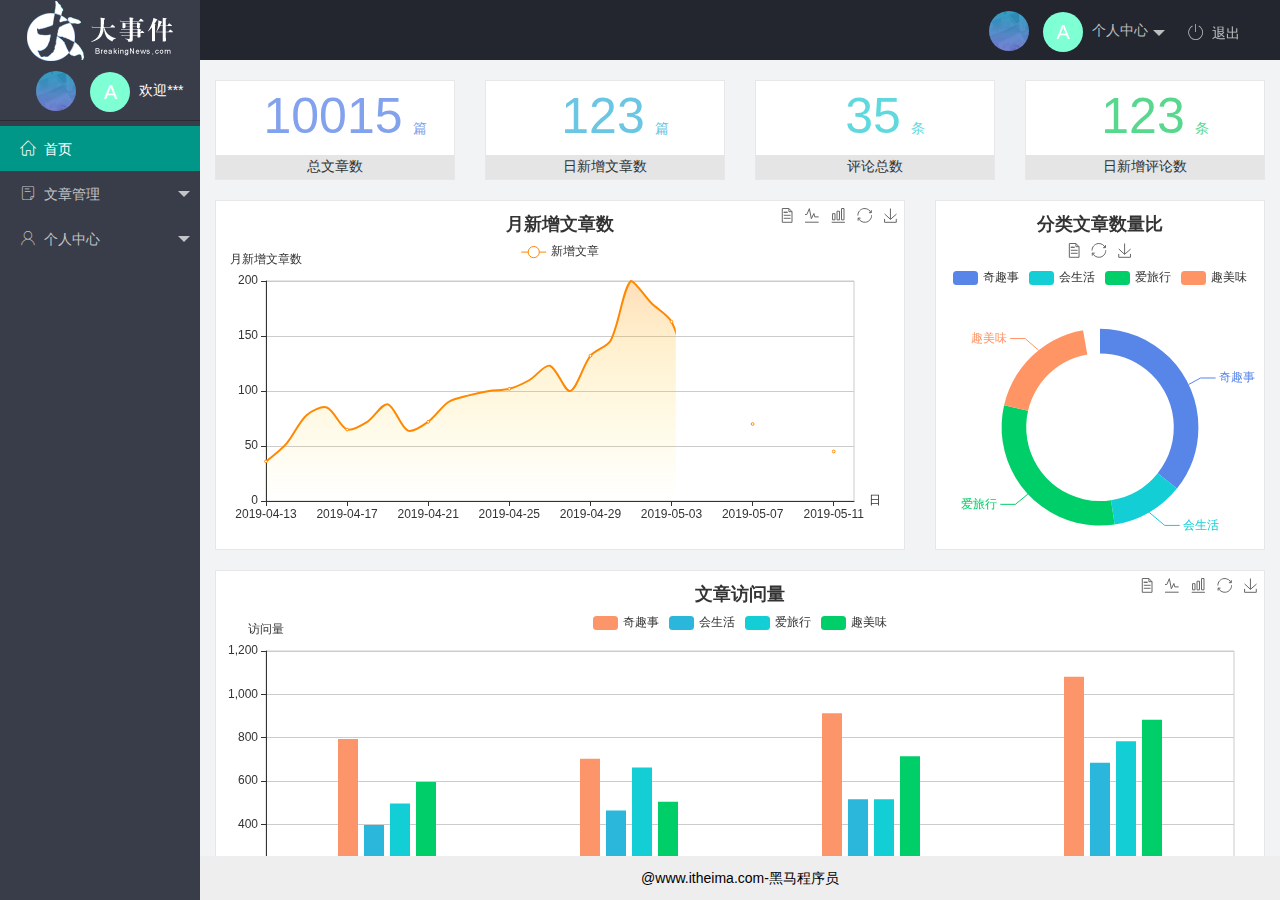
==== index.html @ c3541116 "完成了首页功能的开发" ====
<!DOCTYPE html>
<html lang="en">

<head>
    <meta charset="UTF-8">
    <meta http-equiv="X-UA-Compatible" content="IE=edge">
    <meta name="viewport" content="width=device-width, initial-scale=1.0">
    <title>后台主页</title>
    <link rel="stylesheet" href="./assets/lib/layui/css/layui.css">
    <link rel="stylesheet" href="./assets/fonts/iconfont.css">
    <link rel="stylesheet" href="./assets/css/index.css">

</head>

<body>
    <div class="layui-layout layui-layout-admin">
        <div class="layui-header">
            <div class="layui-logo layui-hide-xs layui-bg-black">
                <img src="./assets/images/logo.png">
            </div>
            <!-- 头部区域（可配合layui 已有的水平导航） -->
            <ul class="layui-nav layui-layout-left">
                <!-- 移动端显示 -->
                <li class="layui-nav-item layui-show-xs-inline-block layui-hide-sm" lay-header-event="menuLeft">
                    <i class="layui-icon layui-icon-spread-left"></i>
                </li>
                <dl class="layui-nav-child">
                    <dd><a href="">menu 11</a></dd>
                    <dd><a href="">menu 22</a></dd>
                    <dd><a href="">menu 33</a></dd>
                </dl>
                </li>
            </ul>
            <ul class="layui-nav layui-layout-right">
                <li class="layui-nav-item layui-hide layui-show-md-inline-block">
                    <a href="javascript:;" class="userinfo">
                        <img src="./assets/images/login_bg.jpg" class="layui-nav-img">
                        <span class="avatar">A</span> 个人中心
                    </a>
                    <dl class="layui-nav-child">
                        <dd><a href="">基本资料</a></dd>
                        <dd><a href="">更换头像</a></dd>
                        <dd><a href="">重置密码</a></dd>
                    </dl>
                </li>
                <li class="layui-nav-item" lay-header-event="menuRight" lay-unselect>
                    <a href="javascript:;" id="index_loginout">
                        <span class="iconfont icon-tuichu"></span>退出
                    </a>
                </li>
            </ul>
        </div>

        <div class="layui-side layui-bg-black">
            <div class="layui-side-scroll">
                <div class="userinfo">
                    <img src="./assets/images/login_bg.jpg" class="layui-nav-img">
                    <span class="avatar">A</span>
                    <span class="welcome">欢迎***</span>
                </div>
                <!-- 左侧导航区域（可配合layui已有的垂直导航） -->
                <ul class="layui-nav layui-nav-tree" lay-shrink="all" lay-filter="test">
                    <li class="layui-nav-item layui-this"><a href="./home/dashboard.html" target="fm"><span class="iconfont icon-home"></span>首页</a></li>
                    <li class="layui-nav-item">
                        <a class="" href="javascript:;"><span class="iconfont icon-16"></span>文章管理</a>
                        <dl class="layui-nav-child">
                            <dd><a href="javascript:;"><i class="layui-icon layui-icon-app"></i>文章类别</a></dd>
                            <dd><a href="javascript:;"><i class="layui-icon layui-icon-app"></i>文章列表</a></dd>
                            <dd><a href="javascript:;"><i class="layui-icon layui-icon-app"></i>发表文章</a></dd>
                        </dl>
                    </li>
                    <li class="layui-nav-item">
                        <a href="javascript:;"><span class="iconfont icon-user"></span>个人中心</a>
                        <dl class="layui-nav-child">
                            <dd><a href="javascript:;"><i class="layui-icon layui-icon-app"></i>基本资料</a></dd>
                            <dd><a href="javascript:;"><i class="layui-icon layui-icon-app"></i>更换头像</a></dd>
                            <dd><a href="javascript:;"><i class="layui-icon layui-icon-password"></i>重置密码</a></dd>
                        </dl>
                    </li>
                </ul>
            </div>
        </div>

        <div class="layui-body">
            <!-- 内容主体区域 -->
            <iframe src="./home/dashboard.html" name='fm' frameborder="0"></iframe>
        </div>

        <div class="layui-footer">
            <!-- 底部固定区域 -->
            @www.itheima.com-黑马程序员
        </div>
    </div>
    <script src="./assets/lib/layui/layui.all.js"></script>
    <script src="./assets/lib/jquery.js"></script>
    <script src="./assets/js/baseAPI.js"></script>
    <script src="./assets/js/index.js"></script>
</body>

</html>
---- assets/lib/layui/css/layui.css ----
/** layui-v2.5.5 MIT License By https://www.layui.com */
 .layui-inline,img{display:inline-block;vertical-align:middle}h1,h2,h3,h4,h5,h6{font-weight:400}.layui-edge,.layui-header,.layui-inline,.layui-main{position:relative}.layui-body,.layui-edge,.layui-elip{overflow:hidden}.layui-btn,.layui-edge,.layui-inline,img{vertical-align:middle}.layui-btn,.layui-disabled,.layui-icon,.layui-unselect{-moz-user-select:none;-webkit-user-select:none;-ms-user-select:none}.layui-elip,.layui-form-checkbox span,.layui-form-pane .layui-form-label{text-overflow:ellipsis;white-space:nowrap}.layui-breadcrumb,.layui-tree-btnGroup{visibility:hidden}blockquote,body,button,dd,div,dl,dt,form,h1,h2,h3,h4,h5,h6,input,li,ol,p,pre,td,textarea,th,ul{margin:0;padding:0;-webkit-tap-highlight-color:rgba(0,0,0,0)}a:active,a:hover{outline:0}img{border:none}li{list-style:none}table{border-collapse:collapse;border-spacing:0}h4,h5,h6{font-size:100%}button,input,optgroup,option,select,textarea{font-family:inherit;font-size:inherit;font-style:inherit;font-weight:inherit;outline:0}pre{white-space:pre-wrap;white-space:-moz-pre-wrap;white-space:-pre-wrap;white-space:-o-pre-wrap;word-wrap:break-word}body{line-height:24px;font:14px Helvetica Neue,Helvetica,PingFang SC,Tahoma,Arial,sans-serif}hr{height:1px;margin:10px 0;border:0;clear:both}a{color:#333;text-decoration:none}a:hover{color:#777}a cite{font-style:normal;*cursor:pointer}.layui-border-box,.layui-border-box *{box-sizing:border-box}.layui-box,.layui-box *{box-sizing:content-box}.layui-clear{clear:both;*zoom:1}.layui-clear:after{content:'\20';clear:both;*zoom:1;display:block;height:0}.layui-inline{*display:inline;*zoom:1}.layui-edge{display:inline-block;width:0;height:0;border-width:6px;border-style:dashed;border-color:transparent}.layui-edge-top{top:-4px;border-bottom-color:#999;border-bottom-style:solid}.layui-edge-right{border-left-color:#999;border-left-style:solid}.layui-edge-bottom{top:2px;border-top-color:#999;border-top-style:solid}.layui-edge-left{border-right-color:#999;border-right-style:solid}.layui-disabled,.layui-disabled:hover{color:#d2d2d2!important;cursor:not-allowed!important}.layui-circle{border-radius:100%}.layui-show{display:block!important}.layui-hide{display:none!important}@font-face{font-family:layui-icon;src:url(../font/iconfont.eot?v=250);src:url(../font/iconfont.eot?v=250#iefix) format('embedded-opentype'),url(../font/iconfont.woff2?v=250) format('woff2'),url(../font/iconfont.woff?v=250) format('woff'),url(../font/iconfont.ttf?v=250) format('truetype'),url(../font/iconfont.svg?v=250#layui-icon) format('svg')}.layui-icon{font-family:layui-icon!important;font-size:16px;font-style:normal;-webkit-font-smoothing:antialiased;-moz-osx-font-smoothing:grayscale}.layui-icon-reply-fill:before{content:"\e611"}.layui-icon-set-fill:before{content:"\e614"}.layui-icon-menu-fill:before{content:"\e60f"}.layui-icon-search:before{content:"\e615"}.layui-icon-share:before{content:"\e641"}.layui-icon-set-sm:before{content:"\e620"}.layui-icon-engine:before{content:"\e628"}.layui-icon-close:before{content:"\1006"}.layui-icon-close-fill:before{content:"\1007"}.layui-icon-chart-screen:before{content:"\e629"}.layui-icon-star:before{content:"\e600"}.layui-icon-circle-dot:before{content:"\e617"}.layui-icon-chat:before{content:"\e606"}.layui-icon-release:before{content:"\e609"}.layui-icon-list:before{content:"\e60a"}.layui-icon-chart:before{content:"\e62c"}.layui-icon-ok-circle:before{content:"\1005"}.layui-icon-layim-theme:before{content:"\e61b"}.layui-icon-table:before{content:"\e62d"}.layui-icon-right:before{content:"\e602"}.layui-icon-left:before{content:"\e603"}.layui-icon-cart-simple:before{content:"\e698"}.layui-icon-face-cry:before{content:"\e69c"}.layui-icon-face-smile:before{content:"\e6af"}.layui-icon-survey:before{content:"\e6b2"}.layui-icon-tree:before{content:"\e62e"}.layui-icon-upload-circle:before{content:"\e62f"}.layui-icon-add-circle:before{content:"\e61f"}.layui-icon-download-circle:before{content:"\e601"}.layui-icon-templeate-1:before{content:"\e630"}.layui-icon-util:before{content:"\e631"}.layui-icon-face-surprised:before{content:"\e664"}.layui-icon-edit:before{content:"\e642"}.layui-icon-speaker:before{content:"\e645"}.layui-icon-down:before{content:"\e61a"}.layui-icon-file:before{content:"\e621"}.layui-icon-layouts:before{content:"\e632"}.layui-icon-rate-half:before{content:"\e6c9"}.layui-icon-add-circle-fine:before{content:"\e608"}.layui-icon-prev-circle:before{content:"\e633"}.layui-icon-read:before{content:"\e705"}.layui-icon-404:before{content:"\e61c"}.layui-icon-carousel:before{content:"\e634"}.layui-icon-help:before{content:"\e607"}.layui-icon-code-circle:before{content:"\e635"}.layui-icon-water:before{content:"\e636"}.layui-icon-username:before{content:"\e66f"}.layui-icon-find-fill:before{content:"\e670"}.layui-icon-about:before{content:"\e60b"}.layui-icon-location:before{content:"\e715"}.layui-icon-up:before{content:"\e619"}.layui-icon-pause:before{content:"\e651"}.layui-icon-date:before{content:"\e637"}.layui-icon-layim-uploadfile:before{content:"\e61d"}.layui-icon-delete:before{content:"\e640"}.layui-icon-play:before{content:"\e652"}.layui-icon-top:before{content:"\e604"}.layui-icon-friends:before{content:"\e612"}.layui-icon-refresh-3:before{content:"\e9aa"}.layui-icon-ok:before{content:"\e605"}.layui-icon-layer:before{content:"\e638"}.layui-icon-face-smile-fine:before{content:"\e60c"}.layui-icon-dollar:before{content:"\e659"}.layui-icon-group:before{content:"\e613"}.layui-icon-layim-download:before{content:"\e61e"}.layui-icon-picture-fine:before{content:"\e60d"}.layui-icon-link:before{content:"\e64c"}.layui-icon-diamond:before{content:"\e735"}.layui-icon-log:before{content:"\e60e"}.layui-icon-rate-solid:before{content:"\e67a"}.layui-icon-fonts-del:before{content:"\e64f"}.layui-icon-unlink:before{content:"\e64d"}.layui-icon-fonts-clear:before{content:"\e639"}.layui-icon-triangle-r:before{content:"\e623"}.layui-icon-circle:before{content:"\e63f"}.layui-icon-radio:before{content:"\e643"}.layui-icon-align-center:before{content:"\e647"}.layui-icon-align-right:before{content:"\e648"}.layui-icon-align-left:before{content:"\e649"}.layui-icon-loading-1:before{content:"\e63e"}.layui-icon-return:before{content:"\e65c"}.layui-icon-fonts-strong:before{content:"\e62b"}.layui-icon-upload:before{content:"\e67c"}.layui-icon-dialogue:before{content:"\e63a"}.layui-icon-video:before{content:"\e6ed"}.layui-icon-headset:before{content:"\e6fc"}.layui-icon-cellphone-fine:before{content:"\e63b"}.layui-icon-add-1:before{content:"\e654"}.layui-icon-face-smile-b:before{content:"\e650"}.layui-icon-fonts-html:before{content:"\e64b"}.layui-icon-form:before{content:"\e63c"}.layui-icon-cart:before{content:"\e657"}.layui-icon-camera-fill:before{content:"\e65d"}.layui-icon-tabs:before{content:"\e62a"}.layui-icon-fonts-code:before{content:"\e64e"}.layui-icon-fire:before{content:"\e756"}.layui-icon-set:before{content:"\e716"}.layui-icon-fonts-u:before{content:"\e646"}.layui-icon-triangle-d:before{content:"\e625"}.layui-icon-tips:before{content:"\e702"}.layui-icon-picture:before{content:"\e64a"}.layui-icon-more-vertical:before{content:"\e671"}.layui-icon-flag:before{content:"\e66c"}.layui-icon-loading:before{content:"\e63d"}.layui-icon-fonts-i:before{content:"\e644"}.layui-icon-refresh-1:before{content:"\e666"}.layui-icon-rmb:before{content:"\e65e"}.layui-icon-home:before{content:"\e68e"}.layui-icon-user:before{content:"\e770"}.layui-icon-notice:before{content:"\e667"}.layui-icon-login-weibo:before{content:"\e675"}.layui-icon-voice:before{content:"\e688"}.layui-icon-upload-drag:before{content:"\e681"}.layui-icon-login-qq:before{content:"\e676"}.layui-icon-snowflake:before{content:"\e6b1"}.layui-icon-file-b:before{content:"\e655"}.layui-icon-template:before{content:"\e663"}.layui-icon-auz:before{content:"\e672"}.layui-icon-console:before{content:"\e665"}.layui-icon-app:before{content:"\e653"}.layui-icon-prev:before{content:"\e65a"}.layui-icon-website:before{content:"\e7ae"}.layui-icon-next:before{content:"\e65b"}.layui-icon-component:before{content:"\e857"}.layui-icon-more:before{content:"\e65f"}.layui-icon-login-wechat:before{content:"\e677"}.layui-icon-shrink-right:before{content:"\e668"}.layui-icon-spread-left:before{content:"\e66b"}.layui-icon-camera:before{content:"\e660"}.layui-icon-note:before{content:"\e66e"}.layui-icon-refresh:before{content:"\e669"}.layui-icon-female:before{content:"\e661"}.layui-icon-male:before{content:"\e662"}.layui-icon-password:before{content:"\e673"}.layui-icon-senior:before{content:"\e674"}.layui-icon-theme:before{content:"\e66a"}.layui-icon-tread:before{content:"\e6c5"}.layui-icon-praise:before{content:"\e6c6"}.layui-icon-star-fill:before{content:"\e658"}.layui-icon-rate:before{content:"\e67b"}.layui-icon-template-1:before{content:"\e656"}.layui-icon-vercode:before{content:"\e679"}.layui-icon-cellphone:before{content:"\e678"}.layui-icon-screen-full:before{content:"\e622"}.layui-icon-screen-restore:before{content:"\e758"}.layui-icon-cols:before{content:"\e610"}.layui-icon-export:before{content:"\e67d"}.layui-icon-print:before{content:"\e66d"}.layui-icon-slider:before{content:"\e714"}.layui-icon-addition:before{content:"\e624"}.layui-icon-subtraction:before{content:"\e67e"}.layui-icon-service:before{content:"\e626"}.layui-icon-transfer:before{content:"\e691"}.layui-main{width:1140px;margin:0 auto}.layui-header{z-index:1000;height:60px}.layui-header a:hover{transition:all .5s;-webkit-transition:all .5s}.layui-side{position:fixed;left:0;top:0;bottom:0;z-index:999;width:200px;overflow-x:hidden}.layui-side-scroll{position:relative;width:220px;height:100%;overflow-x:hidden}.layui-body{position:absolute;left:200px;right:0;top:0;bottom:0;z-index:998;width:auto;overflow-y:auto;box-sizing:border-box}.layui-layout-body{overflow:hidden}.layui-layout-admin .layui-header{background-color:#23262E}.layui-layout-admin .layui-side{top:60px;width:200px;overflow-x:hidden}.layui-layout-admin .layui-body{position:fixed;top:60px;bottom:44px}.layui-layout-admin .layui-main{width:auto;margin:0 15px}.layui-layout-admin .layui-footer{position:fixed;left:200px;right:0;bottom:0;height:44px;line-height:44px;padding:0 15px;background-color:#eee}.layui-layout-admin .layui-logo{position:absolute;left:0;top:0;width:200px;height:100%;line-height:60px;text-align:center;color:#009688;font-size:16px}.layui-layout-admin .layui-header .layui-nav{background:0 0}.layui-layout-left{position:absolute!important;left:200px;top:0}.layui-layout-right{position:absolute!important;right:0;top:0}.layui-container{position:relative;margin:0 auto;padding:0 15px;box-sizing:border-box}.layui-fluid{position:relative;margin:0 auto;padding:0 15px}.layui-row:after,.layui-row:before{content:'';display:block;clear:both}.layui-col-lg1,.layui-col-lg10,.layui-col-lg11,.layui-col-lg12,.layui-col-lg2,.layui-col-lg3,.layui-col-lg4,.layui-col-lg5,.layui-col-lg6,.layui-col-lg7,.layui-col-lg8,.layui-col-lg9,.layui-col-md1,.layui-col-md10,.layui-col-md11,.layui-col-md12,.layui-col-md2,.layui-col-md3,.layui-col-md4,.layui-col-md5,.layui-col-md6,.layui-col-md7,.layui-col-md8,.layui-col-md9,.layui-col-sm1,.layui-col-sm10,.layui-col-sm11,.layui-col-sm12,.layui-col-sm2,.layui-col-sm3,.layui-col-sm4,.layui-col-sm5,.layui-col-sm6,.layui-col-sm7,.layui-col-sm8,.layui-col-sm9,.layui-col-xs1,.layui-col-xs10,.layui-col-xs11,.layui-col-xs12,.layui-col-xs2,.layui-col-xs3,.layui-col-xs4,.layui-col-xs5,.layui-col-xs6,.layui-col-xs7,.layui-col-xs8,.layui-col-xs9{position:relative;display:block;box-sizing:border-box}.layui-col-xs1,.layui-col-xs10,.layui-col-xs11,.layui-col-xs12,.layui-col-xs2,.layui-col-xs3,.layui-col-xs4,.layui-col-xs5,.layui-col-xs6,.layui-col-xs7,.layui-col-xs8,.layui-col-xs9{float:left}.layui-col-xs1{width:8.33333333%}.layui-col-xs2{width:16.66666667%}.layui-col-xs3{width:25%}.layui-col-xs4{width:33.33333333%}.layui-col-xs5{width:41.66666667%}.layui-col-xs6{width:50%}.layui-col-xs7{width:58.33333333%}.layui-col-xs8{width:66.66666667%}.layui-col-xs9{width:75%}.layui-col-xs10{width:83.33333333%}.layui-col-xs11{width:91.66666667%}.layui-col-xs12{width:100%}.layui-col-xs-offset1{margin-left:8.33333333%}.layui-col-xs-offset2{margin-left:16.66666667%}.layui-col-xs-offset3{margin-left:25%}.layui-col-xs-offset4{margin-left:33.33333333%}.layui-col-xs-offset5{margin-left:41.66666667%}.layui-col-xs-offset6{margin-left:50%}.layui-col-xs-offset7{margin-left:58.33333333%}.layui-col-xs-offset8{margin-left:66.66666667%}.layui-col-xs-offset9{margin-left:75%}.layui-col-xs-offset10{margin-left:83.33333333%}.layui-col-xs-offset11{margin-left:91.66666667%}.layui-col-xs-offset12{margin-left:100%}@media screen and (max-width:768px){.layui-hide-xs{display:none!important}.layui-show-xs-block{display:block!important}.layui-show-xs-inline{display:inline!important}.layui-show-xs-inline-block{display:inline-block!important}}@media screen and (min-width:768px){.layui-container{width:750px}.layui-hide-sm{display:none!important}.layui-show-sm-block{display:block!important}.layui-show-sm-inline{display:inline!important}.layui-show-sm-inline-block{display:inline-block!important}.layui-col-sm1,.layui-col-sm10,.layui-col-sm11,.layui-col-sm12,.layui-col-sm2,.layui-col-sm3,.layui-col-sm4,.layui-col-sm5,.layui-col-sm6,.layui-col-sm7,.layui-col-sm8,.layui-col-sm9{float:left}.layui-col-sm1{width:8.33333333%}.layui-col-sm2{width:16.66666667%}.layui-col-sm3{width:25%}.layui-col-sm4{width:33.33333333%}.layui-col-sm5{width:41.66666667%}.layui-col-sm6{width:50%}.layui-col-sm7{width:58.33333333%}.layui-col-sm8{width:66.66666667%}.layui-col-sm9{width:75%}.layui-col-sm10{width:83.33333333%}.layui-col-sm11{width:91.66666667%}.layui-col-sm12{width:100%}.layui-col-sm-offset1{margin-left:8.33333333%}.layui-col-sm-offset2{margin-left:16.66666667%}.layui-col-sm-offset3{margin-left:25%}.layui-col-sm-offset4{margin-left:33.33333333%}.layui-col-sm-offset5{margin-left:41.66666667%}.layui-col-sm-offset6{margin-left:50%}.layui-col-sm-offset7{margin-left:58.33333333%}.layui-col-sm-offset8{margin-left:66.66666667%}.layui-col-sm-offset9{margin-left:75%}.layui-col-sm-offset10{margin-left:83.33333333%}.layui-col-sm-offset11{margin-left:91.66666667%}.layui-col-sm-offset12{margin-left:100%}}@media screen and (min-width:992px){.layui-container{width:970px}.layui-hide-md{display:none!important}.layui-show-md-block{display:block!important}.layui-show-md-inline{display:inline!important}.layui-show-md-inline-block{display:inline-block!important}.layui-col-md1,.layui-col-md10,.layui-col-md11,.layui-col-md12,.layui-col-md2,.layui-col-md3,.layui-col-md4,.layui-col-md5,.layui-col-md6,.layui-col-md7,.layui-col-md8,.layui-col-md9{float:left}.layui-col-md1{width:8.33333333%}.layui-col-md2{width:16.66666667%}.layui-col-md3{width:25%}.layui-col-md4{width:33.33333333%}.layui-col-md5{width:41.66666667%}.layui-col-md6{width:50%}.layui-col-md7{width:58.33333333%}.layui-col-md8{width:66.66666667%}.layui-col-md9{width:75%}.layui-col-md10{width:83.33333333%}.layui-col-md11{width:91.66666667%}.layui-col-md12{width:100%}.layui-col-md-offset1{margin-left:8.33333333%}.layui-col-md-offset2{margin-left:16.66666667%}.layui-col-md-offset3{margin-left:25%}.layui-col-md-offset4{margin-left:33.33333333%}.layui-col-md-offset5{margin-left:41.66666667%}.layui-col-md-offset6{margin-left:50%}.layui-col-md-offset7{margin-left:58.33333333%}.layui-col-md-offset8{margin-left:66.66666667%}.layui-col-md-offset9{margin-left:75%}.layui-col-md-offset10{margin-left:83.33333333%}.layui-col-md-offset11{margin-left:91.66666667%}.layui-col-md-offset12{margin-left:100%}}@media screen and (min-width:1200px){.layui-container{width:1170px}.layui-hide-lg{display:none!important}.layui-show-lg-block{display:block!important}.layui-show-lg-inline{display:inline!important}.layui-show-lg-inline-block{display:inline-block!important}.layui-col-lg1,.layui-col-lg10,.layui-col-lg11,.layui-col-lg12,.layui-col-lg2,.layui-col-lg3,.layui-col-lg4,.layui-col-lg5,.layui-col-lg6,.layui-col-lg7,.layui-col-lg8,.layui-col-lg9{float:left}.layui-col-lg1{width:8.33333333%}.layui-col-lg2{width:16.66666667%}.layui-col-lg3{width:25%}.layui-col-lg4{width:33.33333333%}.layui-col-lg5{width:41.66666667%}.layui-col-lg6{width:50%}.layui-col-lg7{width:58.33333333%}.layui-col-lg8{width:66.66666667%}.layui-col-lg9{width:75%}.layui-col-lg10{width:83.33333333%}.layui-col-lg11{width:91.66666667%}.layui-col-lg12{width:100%}.layui-col-lg-offset1{margin-left:8.33333333%}.layui-col-lg-offset2{margin-left:16.66666667%}.layui-col-lg-offset3{margin-left:25%}.layui-col-lg-offset4{margin-left:33.33333333%}.layui-col-lg-offset5{margin-left:41.66666667%}.layui-col-lg-offset6{margin-left:50%}.layui-col-lg-offset7{margin-left:58.33333333%}.layui-col-lg-offset8{margin-left:66.66666667%}.layui-col-lg-offset9{margin-left:75%}.layui-col-lg-offset10{margin-left:83.33333333%}.layui-col-lg-offset11{margin-left:91.66666667%}.layui-col-lg-offset12{margin-left:100%}}.layui-col-space1{margin:-.5px}.layui-col-space1>*{padding:.5px}.layui-col-space3{margin:-1.5px}.layui-col-space3>*{padding:1.5px}.layui-col-space5{margin:-2.5px}.layui-col-space5>*{padding:2.5px}.layui-col-space8{margin:-3.5px}.layui-col-space8>*{padding:3.5px}.layui-col-space10{margin:-5px}.layui-col-space10>*{padding:5px}.layui-col-space12{margin:-6px}.layui-col-space12>*{padding:6px}.layui-col-space15{margin:-7.5px}.layui-col-space15>*{padding:7.5px}.layui-col-space18{margin:-9px}.layui-col-space18>*{padding:9px}.layui-col-space20{margin:-10px}.layui-col-space20>*{padding:10px}.layui-col-space22{margin:-11px}.layui-col-space22>*{padding:11px}.layui-col-space25{margin:-12.5px}.layui-col-space25>*{padding:12.5px}.layui-col-space30{margin:-15px}.layui-col-space30>*{padding:15px}.layui-btn,.layui-input,.layui-select,.layui-textarea,.layui-upload-button{outline:0;-webkit-appearance:none;transition:all .3s;-webkit-transition:all .3s;box-sizing:border-box}.layui-elem-quote{margin-bottom:10px;padding:15px;line-height:22px;border-left:5px solid #009688;border-radius:0 2px 2px 0;background-color:#f2f2f2}.layui-quote-nm{border-style:solid;border-width:1px 1px 1px 5px;background:0 0}.layui-elem-field{margin-bottom:10px;padding:0;border-width:1px;border-style:solid}.layui-elem-field legend{margin-left:20px;padding:0 10px;font-size:20px;font-weight:300}.layui-field-title{margin:10px 0 20px;border-width:1px 0 0}.layui-field-box{padding:10px 15px}.layui-field-title .layui-field-box{padding:10px 0}.layui-progress{position:relative;height:6px;border-radius:20px;background-color:#e2e2e2}.layui-progress-bar{position:absolute;left:0;top:0;width:0;max-width:100%;height:6px;border-radius:20px;text-align:right;background-color:#5FB878;transition:all .3s;-webkit-transition:all .3s}.layui-progress-big,.layui-progress-big .layui-progress-bar{height:18px;line-height:18px}.layui-progress-text{position:relative;top:-20px;line-height:18px;font-size:12px;color:#666}.layui-progress-big .layui-progress-text{position:static;padding:0 10px;color:#fff}.layui-collapse{border-width:1px;border-style:solid;border-radius:2px}.layui-colla-content,.layui-colla-item{border-top-width:1px;border-top-style:solid}.layui-colla-item:first-child{border-top:none}.layui-colla-title{position:relative;height:42px;line-height:42px;padding:0 15px 0 35px;color:#333;background-color:#f2f2f2;cursor:pointer;font-size:14px;overflow:hidden}.layui-colla-content{display:none;padding:10px 15px;line-height:22px;color:#666}.layui-colla-icon{position:absolute;left:15px;top:0;font-size:14px}.layui-card{margin-bottom:15px;border-radius:2px;background-color:#fff;box-shadow:0 1px 2px 0 rgba(0,0,0,.05)}.layui-card:last-child{margin-bottom:0}.layui-card-header{position:relative;height:42px;line-height:42px;padding:0 15px;border-bottom:1px solid #f6f6f6;color:#333;border-radius:2px 2px 0 0;font-size:14px}.layui-bg-black,.layui-bg-blue,.layui-bg-cyan,.layui-bg-green,.layui-bg-orange,.layui-bg-red{color:#fff!important}.layui-card-body{position:relative;padding:10px 15px;line-height:24px}.layui-card-body[pad15]{padding:15px}.layui-card-body[pad20]{padding:20px}.layui-card-body .layui-table{margin:5px 0}.layui-card .layui-tab{margin:0}.layui-panel-window{position:relative;padding:15px;border-radius:0;border-top:5px solid #E6E6E6;background-color:#fff}.layui-auxiliar-moving{position:fixed;left:0;right:0;top:0;bottom:0;width:100%;height:100%;background:0 0;z-index:9999999999}.layui-form-label,.layui-form-mid,.layui-form-select,.layui-input-block,.layui-input-inline,.layui-textarea{position:relative}.layui-bg-red{background-color:#FF5722!important}.layui-bg-orange{background-color:#FFB800!important}.layui-bg-green{background-color:#009688!important}.layui-bg-cyan{background-color:#2F4056!important}.layui-bg-blue{background-color:#1E9FFF!important}.layui-bg-black{background-color:#393D49!important}.layui-bg-gray{background-color:#eee!important;color:#666!important}.layui-badge-rim,.layui-colla-content,.layui-colla-item,.layui-collapse,.layui-elem-field,.layui-form-pane .layui-form-item[pane],.layui-form-pane .layui-form-label,.layui-input,.layui-layedit,.layui-layedit-tool,.layui-quote-nm,.layui-select,.layui-tab-bar,.layui-tab-card,.layui-tab-title,.layui-tab-title .layui-this:after,.layui-textarea{border-color:#e6e6e6}.layui-timeline-item:before,hr{background-color:#e6e6e6}.layui-text{line-height:22px;font-size:14px;color:#666}.layui-text h1,.layui-text h2,.layui-text h3{font-weight:500;color:#333}.layui-text h1{font-size:30px}.layui-text h2{font-size:24px}.layui-text h3{font-size:18px}.layui-text a:not(.layui-btn){color:#01AAED}.layui-text a:not(.layui-btn):hover{text-decoration:underline}.layui-text ul{padding:5px 0 5px 15px}.layui-text ul li{margin-top:5px;list-style-type:disc}.layui-text em,.layui-word-aux{color:#999!important;padding:0 5px!important}.layui-btn{display:inline-block;height:38px;line-height:38px;padding:0 18px;background-color:#009688;color:#fff;white-space:nowrap;text-align:center;font-size:14px;border:none;border-radius:2px;cursor:pointer}.layui-btn:hover{opacity:.8;filter:alpha(opacity=80);color:#fff}.layui-btn:active{opacity:1;filter:alpha(opacity=100)}.layui-btn+.layui-btn{margin-left:10px}.layui-btn-container{font-size:0}.layui-btn-container .layui-btn{margin-right:10px;margin-bottom:10px}.layui-btn-container .layui-btn+.layui-btn{margin-left:0}.layui-table .layui-btn-container .layui-btn{margin-bottom:9px}.layui-btn-radius{border-radius:100px}.layui-btn .layui-icon{margin-right:3px;font-size:18px;vertical-align:bottom;vertical-align:middle\9}.layui-btn-primary{border:1px solid #C9C9C9;background-color:#fff;color:#555}.layui-btn-primary:hover{border-color:#009688;color:#333}.layui-btn-normal{background-color:#1E9FFF}.layui-btn-warm{background-color:#FFB800}.layui-btn-danger{background-color:#FF5722}.layui-btn-checked{background-color:#5FB878}.layui-btn-disabled,.layui-btn-disabled:active,.layui-btn-disabled:hover{border:1px solid #e6e6e6;background-color:#FBFBFB;color:#C9C9C9;cursor:not-allowed;opacity:1}.layui-btn-lg{height:44px;line-height:44px;padding:0 25px;font-size:16px}.layui-btn-sm{height:30px;line-height:30px;padding:0 10px;font-size:12px}.layui-btn-sm i{font-size:16px!important}.layui-btn-xs{height:22px;line-height:22px;padding:0 5px;font-size:12px}.layui-btn-xs i{font-size:14px!important}.layui-btn-group{display:inline-block;vertical-align:middle;font-size:0}.layui-btn-group .layui-btn{margin-left:0!important;margin-right:0!important;border-left:1px solid rgba(255,255,255,.5);border-radius:0}.layui-btn-group .layui-btn-primary{border-left:none}.layui-btn-group .layui-btn-primary:hover{border-color:#C9C9C9;color:#009688}.layui-btn-group .layui-btn:first-child{border-left:none;border-radius:2px 0 0 2px}.layui-btn-group .layui-btn-primary:first-child{border-left:1px solid #c9c9c9}.layui-btn-group .layui-btn:last-child{border-radius:0 2px 2px 0}.layui-btn-group .layui-btn+.layui-btn{margin-left:0}.layui-btn-group+.layui-btn-group{margin-left:10px}.layui-btn-fluid{width:100%}.layui-input,.layui-select,.layui-textarea{height:38px;line-height:1.3;line-height:38px\9;border-width:1px;border-style:solid;background-color:#fff;border-radius:2px}.layui-input::-webkit-input-placeholder,.layui-select::-webkit-input-placeholder,.layui-textarea::-webkit-input-placeholder{line-height:1.3}.layui-input,.layui-textarea{display:block;width:100%;padding-left:10px}.layui-input:hover,.layui-textarea:hover{border-color:#D2D2D2!important}.layui-input:focus,.layui-textarea:focus{border-color:#C9C9C9!important}.layui-textarea{min-height:100px;height:auto;line-height:20px;padding:6px 10px;resize:vertical}.layui-select{padding:0 10px}.layui-form input[type=checkbox],.layui-form input[type=radio],.layui-form select{display:none}.layui-form [lay-ignore]{display:initial}.layui-form-item{margin-bottom:15px;clear:both;*zoom:1}.layui-form-item:after{content:'\20';clear:both;*zoom:1;display:block;height:0}.layui-form-label{float:left;display:block;padding:9px 15px;width:80px;font-weight:400;line-height:20px;text-align:right}.layui-form-label-col{display:block;float:none;padding:9px 0;line-height:20px;text-align:left}.layui-form-item .layui-inline{margin-bottom:5px;margin-right:10px}.layui-input-block{margin-left:110px;min-height:36px}.layui-input-inline{display:inline-block;vertical-align:middle}.layui-form-item .layui-input-inline{float:left;width:190px;margin-right:10px}.layui-form-text .layui-input-inline{width:auto}.layui-form-mid{float:left;display:block;padding:9px 0!important;line-height:20px;margin-right:10px}.layui-form-danger+.layui-form-select .layui-input,.layui-form-danger:focus{border-color:#FF5722!important}.layui-form-select .layui-input{padding-right:30px;cursor:pointer}.layui-form-select .layui-edge{position:absolute;right:10px;top:50%;margin-top:-3px;cursor:pointer;border-width:6px;border-top-color:#c2c2c2;border-top-style:solid;transition:all .3s;-webkit-transition:all .3s}.layui-form-select dl{display:none;position:absolute;left:0;top:42px;padding:5px 0;z-index:899;min-width:100%;border:1px solid #d2d2d2;max-height:300px;overflow-y:auto;background-color:#fff;border-radius:2px;box-shadow:0 2px 4px rgba(0,0,0,.12);box-sizing:border-box}.layui-form-select dl dd,.layui-form-select dl dt{padding:0 10px;line-height:36px;white-space:nowrap;overflow:hidden;text-overflow:ellipsis}.layui-form-select dl dt{font-size:12px;color:#999}.layui-form-select dl dd{cursor:pointer}.layui-form-select dl dd:hover{background-color:#f2f2f2;-webkit-transition:.5s all;transition:.5s all}.layui-form-select .layui-select-group dd{padding-left:20px}.layui-form-select dl dd.layui-select-tips{padding-left:10px!important;color:#999}.layui-form-select dl dd.layui-this{background-color:#5FB878;color:#fff}.layui-form-checkbox,.layui-form-select dl dd.layui-disabled{background-color:#fff}.layui-form-selected dl{display:block}.layui-form-checkbox,.layui-form-checkbox *,.layui-form-switch{display:inline-block;vertical-align:middle}.layui-form-selected .layui-edge{margin-top:-9px;-webkit-transform:rotate(180deg);transform:rotate(180deg);margin-top:-3px\9}:root .layui-form-selected .layui-edge{margin-top:-9px\0/IE9}.layui-form-selectup dl{top:auto;bottom:42px}.layui-select-none{margin:5px 0;text-align:center;color:#999}.layui-select-disabled .layui-disabled{border-color:#eee!important}.layui-select-disabled .layui-edge{border-top-color:#d2d2d2}.layui-form-checkbox{position:relative;height:30px;line-height:30px;margin-right:10px;padding-right:30px;cursor:pointer;font-size:0;-webkit-transition:.1s linear;transition:.1s linear;box-sizing:border-box}.layui-form-checkbox span{padding:0 10px;height:100%;font-size:14px;border-radius:2px 0 0 2px;background-color:#d2d2d2;color:#fff;overflow:hidden}.layui-form-checkbox:hover span{background-color:#c2c2c2}.layui-form-checkbox i{position:absolute;right:0;top:0;width:30px;height:28px;border:1px solid #d2d2d2;border-left:none;border-radius:0 2px 2px 0;color:#fff;font-size:20px;text-align:center}.layui-form-checkbox:hover i{border-color:#c2c2c2;color:#c2c2c2}.layui-form-checked,.layui-form-checked:hover{border-color:#5FB878}.layui-form-checked span,.layui-form-checked:hover span{background-color:#5FB878}.layui-form-checked i,.layui-form-checked:hover i{color:#5FB878}.layui-form-item .layui-form-checkbox{margin-top:4px}.layui-form-checkbox[lay-skin=primary]{height:auto!important;line-height:normal!important;min-width:18px;min-height:18px;border:none!important;margin-right:0;padding-left:28px;padding-right:0;background:0 0}.layui-form-checkbox[lay-skin=primary] span{padding-left:0;padding-right:15px;line-height:18px;background:0 0;color:#666}.layui-form-checkbox[lay-skin=primary] i{right:auto;left:0;width:16px;height:16px;line-height:16px;border:1px solid #d2d2d2;font-size:12px;border-radius:2px;background-color:#fff;-webkit-transition:.1s linear;transition:.1s linear}.layui-form-checkbox[lay-skin=primary]:hover i{border-color:#5FB878;color:#fff}.layui-form-checked[lay-skin=primary] i{border-color:#5FB878!important;background-color:#5FB878;color:#fff}.layui-checkbox-disbaled[lay-skin=primary] span{background:0 0!important;color:#c2c2c2}.layui-checkbox-disbaled[lay-skin=primary]:hover i{border-color:#d2d2d2}.layui-form-item .layui-form-checkbox[lay-skin=primary]{margin-top:10px}.layui-form-switch{position:relative;height:22px;line-height:22px;min-width:35px;padding:0 5px;margin-top:8px;border:1px solid #d2d2d2;border-radius:20px;cursor:pointer;background-color:#fff;-webkit-transition:.1s linear;transition:.1s linear}.layui-form-switch i{position:absolute;left:5px;top:3px;width:16px;height:16px;border-radius:20px;background-color:#d2d2d2;-webkit-transition:.1s linear;transition:.1s linear}.layui-form-switch em{position:relative;top:0;width:25px;margin-left:21px;padding:0!important;text-align:center!important;color:#999!important;font-style:normal!important;font-size:12px}.layui-form-onswitch{border-color:#5FB878;background-color:#5FB878}.layui-checkbox-disbaled,.layui-checkbox-disbaled i{border-color:#e2e2e2!important}.layui-form-onswitch i{left:100%;margin-left:-21px;background-color:#fff}.layui-form-onswitch em{margin-left:5px;margin-right:21px;color:#fff!important}.layui-checkbox-disbaled span{background-color:#e2e2e2!important}.layui-checkbox-disbaled:hover i{color:#fff!important}[lay-radio]{display:none}.layui-form-radio,.layui-form-radio *{display:inline-block;vertical-align:middle}.layui-form-radio{line-height:28px;margin:6px 10px 0 0;padding-right:10px;cursor:pointer;font-size:0}.layui-form-radio *{font-size:14px}.layui-form-radio>i{margin-right:8px;font-size:22px;color:#c2c2c2}.layui-form-radio>i:hover,.layui-form-radioed>i{color:#5FB878}.layui-radio-disbaled>i{color:#e2e2e2!important}.layui-form-pane .layui-form-label{width:110px;padding:8px 15px;height:38px;line-height:20px;border-width:1px;border-style:solid;border-radius:2px 0 0 2px;text-align:center;background-color:#FBFBFB;overflow:hidden;box-sizing:border-box}.layui-form-pane .layui-input-inline{margin-left:-1px}.layui-form-pane .layui-input-block{margin-left:110px;left:-1px}.layui-form-pane .layui-input{border-radius:0 2px 2px 0}.layui-form-pane .layui-form-text .layui-form-label{float:none;width:100%;border-radius:2px;box-sizing:border-box;text-align:left}.layui-form-pane .layui-form-text .layui-input-inline{display:block;margin:0;top:-1px;clear:both}.layui-form-pane .layui-form-text .layui-input-block{margin:0;left:0;top:-1px}.layui-form-pane .layui-form-text .layui-textarea{min-height:100px;border-radius:0 0 2px 2px}.layui-form-pane .layui-form-checkbox{margin:4px 0 4px 10px}.layui-form-pane .layui-form-radio,.layui-form-pane .layui-form-switch{margin-top:6px;margin-left:10px}.layui-form-pane .layui-form-item[pane]{position:relative;border-width:1px;border-style:solid}.layui-form-pane .layui-form-item[pane] .layui-form-label{position:absolute;left:0;top:0;height:100%;border-width:0 1px 0 0}.layui-form-pane .layui-form-item[pane] .layui-input-inline{margin-left:110px}@media screen and (max-width:450px){.layui-form-item .layui-form-label{text-overflow:ellipsis;overflow:hidden;white-space:nowrap}.layui-form-item .layui-inline{display:block;margin-right:0;margin-bottom:20px;clear:both}.layui-form-item .layui-inline:after{content:'\20';clear:both;display:block;height:0}.layui-form-item .layui-input-inline{display:block;float:none;left:-3px;width:auto;margin:0 0 10px 112px}.layui-form-item .layui-input-inline+.layui-form-mid{margin-left:110px;top:-5px;padding:0}.layui-form-item .layui-form-checkbox{margin-right:5px;margin-bottom:5px}}.layui-layedit{border-width:1px;border-style:solid;border-radius:2px}.layui-layedit-tool{padding:3px 5px;border-bottom-width:1px;border-bottom-style:solid;font-size:0}.layedit-tool-fixed{position:fixed;top:0;border-top:1px solid #e2e2e2}.layui-layedit-tool .layedit-tool-mid,.layui-layedit-tool .layui-icon{display:inline-block;vertical-align:middle;text-align:center;font-size:14px}.layui-layedit-tool .layui-icon{position:relative;width:32px;height:30px;line-height:30px;margin:3px 5px;color:#777;cursor:pointer;border-radius:2px}.layui-layedit-tool .layui-icon:hover{color:#393D49}.layui-layedit-tool .layui-icon:active{color:#000}.layui-layedit-tool .layedit-tool-active{background-color:#e2e2e2;color:#000}.layui-layedit-tool .layui-disabled,.layui-layedit-tool .layui-disabled:hover{color:#d2d2d2;cursor:not-allowed}.layui-layedit-tool .layedit-tool-mid{width:1px;height:18px;margin:0 10px;background-color:#d2d2d2}.layedit-tool-html{width:50px!important;font-size:30px!important}.layedit-tool-b,.layedit-tool-code,.layedit-tool-help{font-size:16px!important}.layedit-tool-d,.layedit-tool-face,.layedit-tool-image,.layedit-tool-unlink{font-size:18px!important}.layedit-tool-image input{position:absolute;font-size:0;left:0;top:0;width:100%;height:100%;opacity:.01;filter:Alpha(opacity=1);cursor:pointer}.layui-layedit-iframe iframe{display:block;width:100%}#LAY_layedit_code{overflow:hidden}.layui-laypage{display:inline-block;*display:inline;*zoom:1;vertical-align:middle;margin:10px 0;font-size:0}.layui-laypage>a:first-child,.layui-laypage>a:first-child em{border-radius:2px 0 0 2px}.layui-laypage>a:last-child,.layui-laypage>a:last-child em{border-radius:0 2px 2px 0}.layui-laypage>:first-child{margin-left:0!important}.layui-laypage>:last-child{margin-right:0!important}.layui-laypage a,.layui-laypage button,.layui-laypage input,.layui-laypage select,.layui-laypage span{border:1px solid #e2e2e2}.layui-laypage a,.layui-laypage span{display:inline-block;*display:inline;*zoom:1;vertical-align:middle;padding:0 15px;height:28px;line-height:28px;margin:0 -1px 5px 0;background-color:#fff;color:#333;font-size:12px}.layui-flow-more a *,.layui-laypage input,.layui-table-view select[lay-ignore]{display:inline-block}.layui-laypage a:hover{color:#009688}.layui-laypage em{font-style:normal}.layui-laypage .layui-laypage-spr{color:#999;font-weight:700}.layui-laypage a{text-decoration:none}.layui-laypage .layui-laypage-curr{position:relative}.layui-laypage .layui-laypage-curr em{position:relative;color:#fff}.layui-laypage .layui-laypage-curr .layui-laypage-em{position:absolute;left:-1px;top:-1px;padding:1px;width:100%;height:100%;background-color:#009688}.layui-laypage-em{border-radius:2px}.layui-laypage-next em,.layui-laypage-prev em{font-family:Sim sun;font-size:16px}.layui-laypage .layui-laypage-count,.layui-laypage .layui-laypage-limits,.layui-laypage .layui-laypage-refresh,.layui-laypage .layui-laypage-skip{margin-left:10px;margin-right:10px;padding:0;border:none}.layui-laypage .layui-laypage-limits,.layui-laypage .layui-laypage-refresh{vertical-align:top}.layui-laypage .layui-laypage-refresh i{font-size:18px;cursor:pointer}.layui-laypage select{height:22px;padding:3px;border-radius:2px;cursor:pointer}.layui-laypage .layui-laypage-skip{height:30px;line-height:30px;color:#999}.layui-laypage button,.layui-laypage input{height:30px;line-height:30px;border-radius:2px;vertical-align:top;background-color:#fff;box-sizing:border-box}.layui-laypage input{width:40px;margin:0 10px;padding:0 3px;text-align:center}.layui-laypage input:focus,.layui-laypage select:focus{border-color:#009688!important}.layui-laypage button{margin-left:10px;padding:0 10px;cursor:pointer}.layui-table,.layui-table-view{margin:10px 0}.layui-flow-more{margin:10px 0;text-align:center;color:#999;font-size:14px}.layui-flow-more a{height:32px;line-height:32px}.layui-flow-more a *{vertical-align:top}.layui-flow-more a cite{padding:0 20px;border-radius:3px;background-color:#eee;color:#333;font-style:normal}.layui-flow-more a cite:hover{opacity:.8}.layui-flow-more a i{font-size:30px;color:#737383}.layui-table{width:100%;background-color:#fff;color:#666}.layui-table tr{transition:all .3s;-webkit-transition:all .3s}.layui-table th{text-align:left;font-weight:400}.layui-table tbody tr:hover,.layui-table thead tr,.layui-table-click,.layui-table-header,.layui-table-hover,.layui-table-mend,.layui-table-patch,.layui-table-tool,.layui-table-total,.layui-table-total tr,.layui-table[lay-even] tr:nth-child(even){background-color:#f2f2f2}.layui-table td,.layui-table th,.layui-table-col-set,.layui-table-fixed-r,.layui-table-grid-down,.layui-table-header,.layui-table-page,.layui-table-tips-main,.layui-table-tool,.layui-table-total,.layui-table-view,.layui-table[lay-skin=line],.layui-table[lay-skin=row]{border-width:1px;border-style:solid;border-color:#e6e6e6}.layui-table td,.layui-table th{position:relative;padding:9px 15px;min-height:20px;line-height:20px;font-size:14px}.layui-table[lay-skin=line] td,.layui-table[lay-skin=line] th{border-width:0 0 1px}.layui-table[lay-skin=row] td,.layui-table[lay-skin=row] th{border-width:0 1px 0 0}.layui-table[lay-skin=nob] td,.layui-table[lay-skin=nob] th{border:none}.layui-table img{max-width:100px}.layui-table[lay-size=lg] td,.layui-table[lay-size=lg] th{padding:15px 30px}.layui-table-view .layui-table[lay-size=lg] .layui-table-cell{height:40px;line-height:40px}.layui-table[lay-size=sm] td,.layui-table[lay-size=sm] th{font-size:12px;padding:5px 10px}.layui-table-view .layui-table[lay-size=sm] .layui-table-cell{height:20px;line-height:20px}.layui-table[lay-data]{display:none}.layui-table-box{position:relative;overflow:hidden}.layui-table-view .layui-table{position:relative;width:auto;margin:0}.layui-table-view .layui-table[lay-skin=line]{border-width:0 1px 0 0}.layui-table-view .layui-table[lay-skin=row]{border-width:0 0 1px}.layui-table-view .layui-table td,.layui-table-view .layui-table th{padding:5px 0;border-top:none;border-left:none}.layui-table-view .layui-table th.layui-unselect .layui-table-cell span{cursor:pointer}.layui-table-view .layui-table td{cursor:default}.layui-table-view .layui-table td[data-edit=text]{cursor:text}.layui-table-view .layui-form-checkbox[lay-skin=primary] i{width:18px;height:18px}.layui-table-view .layui-form-radio{line-height:0;padding:0}.layui-table-view .layui-form-radio>i{margin:0;font-size:20px}.layui-table-init{position:absolute;left:0;top:0;width:100%;height:100%;text-align:center;z-index:110}.layui-table-init .layui-icon{position:absolute;left:50%;top:50%;margin:-15px 0 0 -15px;font-size:30px;color:#c2c2c2}.layui-table-header{border-width:0 0 1px;overflow:hidden}.layui-table-header .layui-table{margin-bottom:-1px}.layui-table-tool .layui-inline[lay-event]{position:relative;width:26px;height:26px;padding:5px;line-height:16px;margin-right:10px;text-align:center;color:#333;border:1px solid #ccc;cursor:pointer;-webkit-transition:.5s all;transition:.5s all}.layui-table-tool .layui-inline[lay-event]:hover{border:1px solid #999}.layui-table-tool-temp{padding-right:120px}.layui-table-tool-self{position:absolute;right:17px;top:10px}.layui-table-tool .layui-table-tool-self .layui-inline[lay-event]{margin:0 0 0 10px}.layui-table-tool-panel{position:absolute;top:29px;left:-1px;padding:5px 0;min-width:150px;min-height:40px;border:1px solid #d2d2d2;text-align:left;overflow-y:auto;background-color:#fff;box-shadow:0 2px 4px rgba(0,0,0,.12)}.layui-table-cell,.layui-table-tool-panel li{overflow:hidden;text-overflow:ellipsis;white-space:nowrap}.layui-table-tool-panel li{padding:0 10px;line-height:30px;-webkit-transition:.5s all;transition:.5s all}.layui-table-tool-panel li .layui-form-checkbox[lay-skin=primary]{width:100%;padding-left:28px}.layui-table-tool-panel li:hover{background-color:#f2f2f2}.layui-table-tool-panel li .layui-form-checkbox[lay-skin=primary] i{position:absolute;left:0;top:0}.layui-table-tool-panel li .layui-form-checkbox[lay-skin=primary] span{padding:0}.layui-table-tool .layui-table-tool-self .layui-table-tool-panel{left:auto;right:-1px}.layui-table-col-set{position:absolute;right:0;top:0;width:20px;height:100%;border-width:0 0 0 1px;background-color:#fff}.layui-table-sort{width:10px;height:20px;margin-left:5px;cursor:pointer!important}.layui-table-sort .layui-edge{position:absolute;left:5px;border-width:5px}.layui-table-sort .layui-table-sort-asc{top:3px;border-top:none;border-bottom-style:solid;border-bottom-color:#b2b2b2}.layui-table-sort .layui-table-sort-asc:hover{border-bottom-color:#666}.layui-table-sort .layui-table-sort-desc{bottom:5px;border-bottom:none;border-top-style:solid;border-top-color:#b2b2b2}.layui-table-sort .layui-table-sort-desc:hover{border-top-color:#666}.layui-table-sort[lay-sort=asc] .layui-table-sort-asc{border-bottom-color:#000}.layui-table-sort[lay-sort=desc] .layui-table-sort-desc{border-top-color:#000}.layui-table-cell{height:28px;line-height:28px;padding:0 15px;position:relative;box-sizing:border-box}.layui-table-cell .layui-form-checkbox[lay-skin=primary]{top:-1px;padding:0}.layui-table-cell .layui-table-link{color:#01AAED}.laytable-cell-checkbox,.laytable-cell-numbers,.laytable-cell-radio,.laytable-cell-space{padding:0;text-align:center}.layui-table-body{position:relative;overflow:auto;margin-right:-1px;margin-bottom:-1px}.layui-table-body .layui-none{line-height:26px;padding:15px;text-align:center;color:#999}.layui-table-fixed{position:absolute;left:0;top:0;z-index:101}.layui-table-fixed .layui-table-body{overflow:hidden}.layui-table-fixed-l{box-shadow:0 -1px 8px rgba(0,0,0,.08)}.layui-table-fixed-r{left:auto;right:-1px;border-width:0 0 0 1px;box-shadow:-1px 0 8px rgba(0,0,0,.08)}.layui-table-fixed-r .layui-table-header{position:relative;overflow:visible}.layui-table-mend{position:absolute;right:-49px;top:0;height:100%;width:50px}.layui-table-tool{position:relative;z-index:890;width:100%;min-height:50px;line-height:30px;padding:10px 15px;border-width:0 0 1px}.layui-table-tool .layui-btn-container{margin-bottom:-10px}.layui-table-page,.layui-table-total{border-width:1px 0 0;margin-bottom:-1px;overflow:hidden}.layui-table-page{position:relative;width:100%;padding:7px 7px 0;height:41px;font-size:12px;white-space:nowrap}.layui-table-page>div{height:26px}.layui-table-page .layui-laypage{margin:0}.layui-table-page .layui-laypage a,.layui-table-page .layui-laypage span{height:26px;line-height:26px;margin-bottom:10px;border:none;background:0 0}.layui-table-page .layui-laypage a,.layui-table-page .layui-laypage span.layui-laypage-curr{padding:0 12px}.layui-table-page .layui-laypage span{margin-left:0;padding:0}.layui-table-page .layui-laypage .layui-laypage-prev{margin-left:-7px!important}.layui-table-page .layui-laypage .layui-laypage-curr .layui-laypage-em{left:0;top:0;padding:0}.layui-table-page .layui-laypage button,.layui-table-page .layui-laypage input{height:26px;line-height:26px}.layui-table-page .layui-laypage input{width:40px}.layui-table-page .layui-laypage button{padding:0 10px}.layui-table-page select{height:18px}.layui-table-patch .layui-table-cell{padding:0;width:30px}.layui-table-edit{position:absolute;left:0;top:0;width:100%;height:100%;padding:0 14px 1px;border-radius:0;box-shadow:1px 1px 20px rgba(0,0,0,.15)}.layui-table-edit:focus{border-color:#5FB878!important}select.layui-table-edit{padding:0 0 0 10px;border-color:#C9C9C9}.layui-table-view .layui-form-checkbox,.layui-table-view .layui-form-radio,.layui-table-view .layui-form-switch{top:0;margin:0;box-sizing:content-box}.layui-table-view .layui-form-checkbox{top:-1px;height:26px;line-height:26px}.layui-table-view .layui-form-checkbox i{height:26px}.layui-table-grid .layui-table-cell{overflow:visible}.layui-table-grid-down{position:absolute;top:0;right:0;width:26px;height:100%;padding:5px 0;border-width:0 0 0 1px;text-align:center;background-color:#fff;color:#999;cursor:pointer}.layui-table-grid-down .layui-icon{position:absolute;top:50%;left:50%;margin:-8px 0 0 -8px}.layui-table-grid-down:hover{background-color:#fbfbfb}body .layui-table-tips .layui-layer-content{background:0 0;padding:0;box-shadow:0 1px 6px rgba(0,0,0,.12)}.layui-table-tips-main{margin:-44px 0 0 -1px;max-height:150px;padding:8px 15px;font-size:14px;overflow-y:scroll;background-color:#fff;color:#666}.layui-table-tips-c{position:absolute;right:-3px;top:-13px;width:20px;height:20px;padding:3px;cursor:pointer;background-color:#666;border-radius:50%;color:#fff}.layui-table-tips-c:hover{background-color:#777}.layui-table-tips-c:before{position:relative;right:-2px}.layui-upload-file{display:none!important;opacity:.01;filter:Alpha(opacity=1)}.layui-upload-drag,.layui-upload-form,.layui-upload-wrap{display:inline-block}.layui-upload-list{margin:10px 0}.layui-upload-choose{padding:0 10px;color:#999}.layui-upload-drag{position:relative;padding:30px;border:1px dashed #e2e2e2;background-color:#fff;text-align:center;cursor:pointer;color:#999}.layui-upload-drag .layui-icon{font-size:50px;color:#009688}.layui-upload-drag[lay-over]{border-color:#009688}.layui-upload-iframe{position:absolute;width:0;height:0;border:0;visibility:hidden}.layui-upload-wrap{position:relative;vertical-align:middle}.layui-upload-wrap .layui-upload-file{display:block!important;position:absolute;left:0;top:0;z-index:10;font-size:100px;width:100%;height:100%;opacity:.01;filter:Alpha(opacity=1);cursor:pointer}.layui-transfer-active,.layui-transfer-box{display:inline-block;vertical-align:middle}.layui-transfer-box,.layui-transfer-header,.layui-transfer-search{border-width:0;border-style:solid;border-color:#e6e6e6}.layui-transfer-box{position:relative;border-width:1px;width:200px;height:360px;border-radius:2px;background-color:#fff}.layui-transfer-box .layui-form-checkbox{width:100%;margin:0!important}.layui-transfer-header{height:38px;line-height:38px;padding:0 10px;border-bottom-width:1px}.layui-transfer-search{position:relative;padding:10px;border-bottom-width:1px}.layui-transfer-search .layui-input{height:32px;padding-left:30px;font-size:12px}.layui-transfer-search .layui-icon-search{position:absolute;left:20px;top:50%;margin-top:-8px;color:#666}.layui-transfer-active{margin:0 15px}.layui-transfer-active .layui-btn{display:block;margin:0;padding:0 15px;background-color:#5FB878;border-color:#5FB878;color:#fff}.layui-transfer-active .layui-btn-disabled{background-color:#FBFBFB;border-color:#e6e6e6;color:#C9C9C9}.layui-transfer-active .layui-btn:first-child{margin-bottom:15px}.layui-transfer-active .layui-btn .layui-icon{margin:0;font-size:14px!important}.layui-transfer-data{padding:5px 0;overflow:auto}.layui-transfer-data li{height:32px;line-height:32px;padding:0 10px}.layui-transfer-data li:hover{background-color:#f2f2f2;transition:.5s all}.layui-transfer-data .layui-none{padding:15px 10px;text-align:center;color:#999}.layui-nav{position:relative;padding:0 20px;background-color:#393D49;color:#fff;border-radius:2px;font-size:0;box-sizing:border-box}.layui-nav *{font-size:14px}.layui-nav .layui-nav-item{position:relative;display:inline-block;*display:inline;*zoom:1;vertical-align:middle;line-height:60px}.layui-nav .layui-nav-item a{display:block;padding:0 20px;color:#fff;color:rgba(255,255,255,.7);transition:all .3s;-webkit-transition:all .3s}.layui-nav .layui-this:after,.layui-nav-bar,.layui-nav-tree .layui-nav-itemed:after{position:absolute;left:0;top:0;width:0;height:5px;background-color:#5FB878;transition:all .2s;-webkit-transition:all .2s}.layui-nav-bar{z-index:1000}.layui-nav .layui-nav-item a:hover,.layui-nav .layui-this a{color:#fff}.layui-nav .layui-this:after{content:'';top:auto;bottom:0;width:100%}.layui-nav-img{width:30px;height:30px;margin-right:10px;border-radius:50%}.layui-nav .layui-nav-more{content:'';width:0;height:0;border-style:solid dashed dashed;border-color:#fff transparent transparent;overflow:hidden;cursor:pointer;transition:all .2s;-webkit-transition:all .2s;position:absolute;top:50%;right:3px;margin-top:-3px;border-width:6px;border-top-color:rgba(255,255,255,.7)}.layui-nav .layui-nav-mored,.layui-nav-itemed>a .layui-nav-more{margin-top:-9px;border-style:dashed dashed solid;border-color:transparent transparent #fff}.layui-nav-child{display:none;position:absolute;left:0;top:65px;min-width:100%;line-height:36px;padding:5px 0;box-shadow:0 2px 4px rgba(0,0,0,.12);border:1px solid #d2d2d2;background-color:#fff;z-index:100;border-radius:2px;white-space:nowrap}.layui-nav .layui-nav-child a{color:#333}.layui-nav .layui-nav-child a:hover{background-color:#f2f2f2;color:#000}.layui-nav-child dd{position:relative}.layui-nav .layui-nav-child dd.layui-this a,.layui-nav-child dd.layui-this{background-color:#5FB878;color:#fff}.layui-nav-child dd.layui-this:after{display:none}.layui-nav-tree{width:200px;padding:0}.layui-nav-tree .layui-nav-item{display:block;width:100%;line-height:45px}.layui-nav-tree .layui-nav-item a{position:relative;height:45px;line-height:45px;text-overflow:ellipsis;overflow:hidden;white-space:nowrap}.layui-nav-tree .layui-nav-item a:hover{background-color:#4E5465}.layui-nav-tree .layui-nav-bar{width:5px;height:0;background-color:#009688}.layui-nav-tree .layui-nav-child dd.layui-this,.layui-nav-tree .layui-nav-child dd.layui-this a,.layui-nav-tree .layui-this,.layui-nav-tree .layui-this>a,.layui-nav-tree .layui-this>a:hover{background-color:#009688;color:#fff}.layui-nav-tree .layui-this:after{display:none}.layui-nav-itemed>a,.layui-nav-tree .layui-nav-title a,.layui-nav-tree .layui-nav-title a:hover{color:#fff!important}.layui-nav-tree .layui-nav-child{position:relative;z-index:0;top:0;border:none;box-shadow:none}.layui-nav-tree .layui-nav-child a{height:40px;line-height:40px;color:#fff;color:rgba(255,255,255,.7)}.layui-nav-tree .layui-nav-child,.layui-nav-tree .layui-nav-child a:hover{background:0 0;color:#fff}.layui-nav-tree .layui-nav-more{right:10px}.layui-nav-itemed>.layui-nav-child{display:block;padding:0;background-color:rgba(0,0,0,.3)!important}.layui-nav-itemed>.layui-nav-child>.layui-this>.layui-nav-child{display:block}.layui-nav-side{position:fixed;top:0;bottom:0;left:0;overflow-x:hidden;z-index:999}.layui-bg-blue .layui-nav-bar,.layui-bg-blue .layui-nav-itemed:after,.layui-bg-blue .layui-this:after{background-color:#93D1FF}.layui-bg-blue .layui-nav-child dd.layui-this{background-color:#1E9FFF}.layui-bg-blue .layui-nav-itemed>a,.layui-nav-tree.layui-bg-blue .layui-nav-title a,.layui-nav-tree.layui-bg-blue .layui-nav-title a:hover{background-color:#007DDB!important}.layui-breadcrumb{font-size:0}.layui-breadcrumb>*{font-size:14px}.layui-breadcrumb a{color:#999!important}.layui-breadcrumb a:hover{color:#5FB878!important}.layui-breadcrumb a cite{color:#666;font-style:normal}.layui-breadcrumb span[lay-separator]{margin:0 10px;color:#999}.layui-tab{margin:10px 0;text-align:left!important}.layui-tab[overflow]>.layui-tab-title{overflow:hidden}.layui-tab-title{position:relative;left:0;height:40px;white-space:nowrap;font-size:0;border-bottom-width:1px;border-bottom-style:solid;transition:all .2s;-webkit-transition:all .2s}.layui-tab-title li{display:inline-block;*display:inline;*zoom:1;vertical-align:middle;font-size:14px;transition:all .2s;-webkit-transition:all .2s;position:relative;line-height:40px;min-width:65px;padding:0 15px;text-align:center;cursor:pointer}.layui-tab-title li a{display:block}.layui-tab-title .layui-this{color:#000}.layui-tab-title .layui-this:after{position:absolute;left:0;top:0;content:'';width:100%;height:41px;border-width:1px;border-style:solid;border-bottom-color:#fff;border-radius:2px 2px 0 0;box-sizing:border-box;pointer-events:none}.layui-tab-bar{position:absolute;right:0;top:0;z-index:10;width:30px;height:39px;line-height:39px;border-width:1px;border-style:solid;border-radius:2px;text-align:center;background-color:#fff;cursor:pointer}.layui-tab-bar .layui-icon{position:relative;display:inline-block;top:3px;transition:all .3s;-webkit-transition:all .3s}.layui-tab-item{display:none}.layui-tab-more{padding-right:30px;height:auto!important;white-space:normal!important}.layui-tab-more li.layui-this:after{border-bottom-color:#e2e2e2;border-radius:2px}.layui-tab-more .layui-tab-bar .layui-icon{top:-2px;top:3px\9;-webkit-transform:rotate(180deg);transform:rotate(180deg)}:root .layui-tab-more .layui-tab-bar .layui-icon{top:-2px\0/IE9}.layui-tab-content{padding:10px}.layui-tab-title li .layui-tab-close{position:relative;display:inline-block;width:18px;height:18px;line-height:20px;margin-left:8px;top:1px;text-align:center;font-size:14px;color:#c2c2c2;transition:all .2s;-webkit-transition:all .2s}.layui-tab-title li .layui-tab-close:hover{border-radius:2px;background-color:#FF5722;color:#fff}.layui-tab-brief>.layui-tab-title .layui-this{color:#009688}.layui-tab-brief>.layui-tab-more li.layui-this:after,.layui-tab-brief>.layui-tab-title .layui-this:after{border:none;border-radius:0;border-bottom:2px solid #5FB878}.layui-tab-brief[overflow]>.layui-tab-title .layui-this:after{top:-1px}.layui-tab-card{border-width:1px;border-style:solid;border-radius:2px;box-shadow:0 2px 5px 0 rgba(0,0,0,.1)}.layui-tab-card>.layui-tab-title{background-color:#f2f2f2}.layui-tab-card>.layui-tab-title li{margin-right:-1px;margin-left:-1px}.layui-tab-card>.layui-tab-title .layui-this{background-color:#fff}.layui-tab-card>.layui-tab-title .layui-this:after{border-top:none;border-width:1px;border-bottom-color:#fff}.layui-tab-card>.layui-tab-title .layui-tab-bar{height:40px;line-height:40px;border-radius:0;border-top:none;border-right:none}.layui-tab-card>.layui-tab-more .layui-this{background:0 0;color:#5FB878}.layui-tab-card>.layui-tab-more .layui-this:after{border:none}.layui-timeline{padding-left:5px}.layui-timeline-item{position:relative;padding-bottom:20px}.layui-timeline-axis{position:absolute;left:-5px;top:0;z-index:10;width:20px;height:20px;line-height:20px;background-color:#fff;color:#5FB878;border-radius:50%;text-align:center;cursor:pointer}.layui-timeline-axis:hover{color:#FF5722}.layui-timeline-item:before{content:'';position:absolute;left:5px;top:0;z-index:0;width:1px;height:100%}.layui-timeline-item:last-child:before{display:none}.layui-timeline-item:first-child:before{display:block}.layui-timeline-content{padding-left:25px}.layui-timeline-title{position:relative;margin-bottom:10px}.layui-badge,.layui-badge-dot,.layui-badge-rim{position:relative;display:inline-block;padding:0 6px;font-size:12px;text-align:center;background-color:#FF5722;color:#fff;border-radius:2px}.layui-badge{height:18px;line-height:18px}.layui-badge-dot{width:8px;height:8px;padding:0;border-radius:50%}.layui-badge-rim{height:18px;line-height:18px;border-width:1px;border-style:solid;background-color:#fff;color:#666}.layui-btn .layui-badge,.layui-btn .layui-badge-dot{margin-left:5px}.layui-nav .layui-badge,.layui-nav .layui-badge-dot{position:absolute;top:50%;margin:-8px 6px 0}.layui-tab-title .layui-badge,.layui-tab-title .layui-badge-dot{left:5px;top:-2px}.layui-carousel{position:relative;left:0;top:0;background-color:#f8f8f8}.layui-carousel>[carousel-item]{position:relative;width:100%;height:100%;overflow:hidden}.layui-carousel>[carousel-item]:before{position:absolute;content:'\e63d';left:50%;top:50%;width:100px;line-height:20px;margin:-10px 0 0 -50px;text-align:center;color:#c2c2c2;font-family:layui-icon!important;font-size:30px;font-style:normal;-webkit-font-smoothing:antialiased;-moz-osx-font-smoothing:grayscale}.layui-carousel>[carousel-item]>*{display:none;position:absolute;left:0;top:0;width:100%;height:100%;background-color:#f8f8f8;transition-duration:.3s;-webkit-transition-duration:.3s}.layui-carousel-updown>*{-webkit-transition:.3s ease-in-out up;transition:.3s ease-in-out up}.layui-carousel-arrow{display:none\9;opacity:0;position:absolute;left:10px;top:50%;margin-top:-18px;width:36px;height:36px;line-height:36px;text-align:center;font-size:20px;border:0;border-radius:50%;background-color:rgba(0,0,0,.2);color:#fff;-webkit-transition-duration:.3s;transition-duration:.3s;cursor:pointer}.layui-carousel-arrow[lay-type=add]{left:auto!important;right:10px}.layui-carousel:hover .layui-carousel-arrow[lay-type=add],.layui-carousel[lay-arrow=always] .layui-carousel-arrow[lay-type=add]{right:20px}.layui-carousel[lay-arrow=always] .layui-carousel-arrow{opacity:1;left:20px}.layui-carousel[lay-arrow=none] .layui-carousel-arrow{display:none}.layui-carousel-arrow:hover,.layui-carousel-ind ul:hover{background-color:rgba(0,0,0,.35)}.layui-carousel:hover .layui-carousel-arrow{display:block\9;opacity:1;left:20px}.layui-carousel-ind{position:relative;top:-35px;width:100%;line-height:0!important;text-align:center;font-size:0}.layui-carousel[lay-indicator=outside]{margin-bottom:30px}.layui-carousel[lay-indicator=outside] .layui-carousel-ind{top:10px}.layui-carousel[lay-indicator=outside] .layui-carousel-ind ul{background-color:rgba(0,0,0,.5)}.layui-carousel[lay-indicator=none] .layui-carousel-ind{display:none}.layui-carousel-ind ul{display:inline-block;padding:5px;background-color:rgba(0,0,0,.2);border-radius:10px;-webkit-transition-duration:.3s;transition-duration:.3s}.layui-carousel-ind li{display:inline-block;width:10px;height:10px;margin:0 3px;font-size:14px;background-color:#e2e2e2;background-color:rgba(255,255,255,.5);border-radius:50%;cursor:pointer;-webkit-transition-duration:.3s;transition-duration:.3s}.layui-carousel-ind li:hover{background-color:rgba(255,255,255,.7)}.layui-carousel-ind li.layui-this{background-color:#fff}.layui-carousel>[carousel-item]>.layui-carousel-next,.layui-carousel>[carousel-item]>.layui-carousel-prev,.layui-carousel>[carousel-item]>.layui-this{display:block}.layui-carousel>[carousel-item]>.layui-this{left:0}.layui-carousel>[carousel-item]>.layui-carousel-prev{left:-100%}.layui-carousel>[carousel-item]>.layui-carousel-next{left:100%}.layui-carousel>[carousel-item]>.layui-carousel-next.layui-carousel-left,.layui-carousel>[carousel-item]>.layui-carousel-prev.layui-carousel-right{left:0}.layui-carousel>[carousel-item]>.layui-this.layui-carousel-left{left:-100%}.layui-carousel>[carousel-item]>.layui-this.layui-carousel-right{left:100%}.layui-carousel[lay-anim=updown] .layui-carousel-arrow{left:50%!important;top:20px;margin:0 0 0 -18px}.layui-carousel[lay-anim=updown]>[carousel-item]>*,.layui-carousel[lay-anim=fade]>[carousel-item]>*{left:0!important}.layui-carousel[lay-anim=updown] .layui-carousel-arrow[lay-type=add]{top:auto!important;bottom:20px}.layui-carousel[lay-anim=updown] .layui-carousel-ind{position:absolute;top:50%;right:20px;width:auto;height:auto}.layui-carousel[lay-anim=updown] .layui-carousel-ind ul{padding:3px 5px}.layui-carousel[lay-anim=updown] .layui-carousel-ind li{display:block;margin:6px 0}.layui-carousel[lay-anim=updown]>[carousel-item]>.layui-this{top:0}.layui-carousel[lay-anim=updown]>[carousel-item]>.layui-carousel-prev{top:-100%}.layui-carousel[lay-anim=updown]>[carousel-item]>.layui-carousel-next{top:100%}.layui-carousel[lay-anim=updown]>[carousel-item]>.layui-carousel-next.layui-carousel-left,.layui-carousel[lay-anim=updown]>[carousel-item]>.layui-carousel-prev.layui-carousel-right{top:0}.layui-carousel[lay-anim=updown]>[carousel-item]>.layui-this.layui-carousel-left{top:-100%}.layui-carousel[lay-anim=updown]>[carousel-item]>.layui-this.layui-carousel-right{top:100%}.layui-carousel[lay-anim=fade]>[carousel-item]>.layui-carousel-next,.layui-carousel[lay-anim=fade]>[carousel-item]>.layui-carousel-prev{opacity:0}.layui-carousel[lay-anim=fade]>[carousel-item]>.layui-carousel-next.layui-carousel-left,.layui-carousel[lay-anim=fade]>[carousel-item]>.layui-carousel-prev.layui-carousel-right{opacity:1}.layui-carousel[lay-anim=fade]>[carousel-item]>.layui-this.layui-carousel-left,.layui-carousel[lay-anim=fade]>[carousel-item]>.layui-this.layui-carousel-right{opacity:0}.layui-fixbar{position:fixed;right:15px;bottom:15px;z-index:999999}.layui-fixbar li{width:50px;height:50px;line-height:50px;margin-bottom:1px;text-align:center;cursor:pointer;font-size:30px;background-color:#9F9F9F;color:#fff;border-radius:2px;opacity:.95}.layui-fixbar li:hover{opacity:.85}.layui-fixbar li:active{opacity:1}.layui-fixbar .layui-fixbar-top{display:none;font-size:40px}body .layui-util-face{border:none;background:0 0}body .layui-util-face .layui-layer-content{padding:0;background-color:#fff;color:#666;box-shadow:none}.layui-util-face .layui-layer-TipsG{display:none}.layui-util-face ul{position:relative;width:372px;padding:10px;border:1px solid #D9D9D9;background-color:#fff;box-shadow:0 0 20px rgba(0,0,0,.2)}.layui-util-face ul li{cursor:pointer;float:left;border:1px solid #e8e8e8;height:22px;width:26px;overflow:hidden;margin:-1px 0 0 -1px;padding:4px 2px;text-align:center}.layui-util-face ul li:hover{position:relative;z-index:2;border:1px solid #eb7350;background:#fff9ec}.layui-code{position:relative;margin:10px 0;padding:15px;line-height:20px;border:1px solid #ddd;border-left-width:6px;background-color:#F2F2F2;color:#333;font-family:Courier New;font-size:12px}.layui-rate,.layui-rate *{display:inline-block;vertical-align:middle}.layui-rate{padding:10px 5px 10px 0;font-size:0}.layui-rate li i.layui-icon{font-size:20px;color:#FFB800;margin-right:5px;transition:all .3s;-webkit-transition:all .3s}.layui-rate li i:hover{cursor:pointer;transform:scale(1.12);-webkit-transform:scale(1.12)}.layui-rate[readonly] li i:hover{cursor:default;transform:scale(1)}.layui-colorpicker{width:26px;height:26px;border:1px solid #e6e6e6;padding:5px;border-radius:2px;line-height:24px;display:inline-block;cursor:pointer;transition:all .3s;-webkit-transition:all .3s}.layui-colorpicker:hover{border-color:#d2d2d2}.layui-colorpicker.layui-colorpicker-lg{width:34px;height:34px;line-height:32px}.layui-colorpicker.layui-colorpicker-sm{width:24px;height:24px;line-height:22px}.layui-colorpicker.layui-colorpicker-xs{width:22px;height:22px;line-height:20px}.layui-colorpicker-trigger-bgcolor{display:block;background:url([data-uri]);border-radius:2px}.layui-colorpicker-trigger-span{display:block;height:100%;box-sizing:border-box;border:1px solid rgba(0,0,0,.15);border-radius:2px;text-align:center}.layui-colorpicker-trigger-i{display:inline-block;color:#FFF;font-size:12px}.layui-colorpicker-trigger-i.layui-icon-close{color:#999}.layui-colorpicker-main{position:absolute;z-index:66666666;width:280px;padding:7px;background:#FFF;border:1px solid #d2d2d2;border-radius:2px;box-shadow:0 2px 4px rgba(0,0,0,.12)}.layui-colorpicker-main-wrapper{height:180px;position:relative}.layui-colorpicker-basis{width:260px;height:100%;position:relative}.layui-colorpicker-basis-white{width:100%;height:100%;position:absolute;top:0;left:0;background:linear-gradient(90deg,#FFF,hsla(0,0%,100%,0))}.layui-colorpicker-basis-black{width:100%;height:100%;position:absolute;top:0;left:0;background:linear-gradient(0deg,#000,transparent)}.layui-colorpicker-basis-cursor{width:10px;height:10px;border:1px solid #FFF;border-radius:50%;position:absolute;top:-3px;right:-3px;cursor:pointer}.layui-colorpicker-side{position:absolute;top:0;right:0;width:12px;height:100%;background:linear-gradient(red,#FF0,#0F0,#0FF,#00F,#F0F,red)}.layui-colorpicker-side-slider{width:100%;height:5px;box-shadow:0 0 1px #888;box-sizing:border-box;background:#FFF;border-radius:1px;border:1px solid #f0f0f0;cursor:pointer;position:absolute;left:0}.layui-colorpicker-main-alpha{display:none;height:12px;margin-top:7px;background:url([data-uri])}.layui-colorpicker-alpha-bgcolor{height:100%;position:relative}.layui-colorpicker-alpha-slider{width:5px;height:100%;box-shadow:0 0 1px #888;box-sizing:border-box;background:#FFF;border-radius:1px;border:1px solid #f0f0f0;cursor:pointer;position:absolute;top:0}.layui-colorpicker-main-pre{padding-top:7px;font-size:0}.layui-colorpicker-pre{width:20px;height:20px;border-radius:2px;display:inline-block;margin-left:6px;margin-bottom:7px;cursor:pointer}.layui-colorpicker-pre:nth-child(11n+1){margin-left:0}.layui-colorpicker-pre-isalpha{background:url([data-uri])}.layui-colorpicker-pre.layui-this{box-shadow:0 0 3px 2px rgba(0,0,0,.15)}.layui-colorpicker-pre>div{height:100%;border-radius:2px}.layui-colorpicker-main-input{text-align:right;padding-top:7px}.layui-colorpicker-main-input .layui-btn-container .layui-btn{margin:0 0 0 10px}.layui-colorpicker-main-input div.layui-inline{float:left;margin-right:10px;font-size:14px}.layui-colorpicker-main-input input.layui-input{width:150px;height:30px;color:#666}.layui-slider{height:4px;background:#e2e2e2;border-radius:3px;position:relative;cursor:pointer}.layui-slider-bar{border-radius:3px;position:absolute;height:100%}.layui-slider-step{position:absolute;top:0;width:4px;height:4px;border-radius:50%;background:#FFF;-webkit-transform:translateX(-50%);transform:translateX(-50%)}.layui-slider-wrap{width:36px;height:36px;position:absolute;top:-16px;-webkit-transform:translateX(-50%);transform:translateX(-50%);z-index:10;text-align:center}.layui-slider-wrap-btn{width:12px;height:12px;border-radius:50%;background:#FFF;display:inline-block;vertical-align:middle;cursor:pointer;transition:.3s}.layui-slider-wrap:after{content:"";height:100%;display:inline-block;vertical-align:middle}.layui-slider-wrap-btn.layui-slider-hover,.layui-slider-wrap-btn:hover{transform:scale(1.2)}.layui-slider-wrap-btn.layui-disabled:hover{transform:scale(1)!important}.layui-slider-tips{position:absolute;top:-42px;z-index:66666666;white-space:nowrap;display:none;-webkit-transform:translateX(-50%);transform:translateX(-50%);color:#FFF;background:#000;border-radius:3px;height:25px;line-height:25px;padding:0 10px}.layui-slider-tips:after{content:'';position:absolute;bottom:-12px;left:50%;margin-left:-6px;width:0;height:0;border-width:6px;border-style:solid;border-color:#000 transparent transparent}.layui-slider-input{width:70px;height:32px;border:1px solid #e6e6e6;border-radius:3px;font-size:16px;line-height:32px;position:absolute;right:0;top:-15px}.layui-slider-input-btn{display:none;position:absolute;top:0;right:0;width:20px;height:100%;border-left:1px solid #d2d2d2}.layui-slider-input-btn i{cursor:pointer;position:absolute;right:0;bottom:0;width:20px;height:50%;font-size:12px;line-height:16px;text-align:center;color:#999}.layui-slider-input-btn i:first-child{top:0;border-bottom:1px solid #d2d2d2}.layui-slider-input-txt{height:100%;font-size:14px}.layui-slider-input-txt input{height:100%;border:none}.layui-slider-input-btn i:hover{color:#009688}.layui-slider-vertical{width:4px;margin-left:34px}.layui-slider-vertical .layui-slider-bar{width:4px}.layui-slider-vertical .layui-slider-step{top:auto;left:0;-webkit-transform:translateY(50%);transform:translateY(50%)}.layui-slider-vertical .layui-slider-wrap{top:auto;left:-16px;-webkit-transform:translateY(50%);transform:translateY(50%)}.layui-slider-vertical .layui-slider-tips{top:auto;left:2px}@media \0screen{.layui-slider-wrap-btn{margin-left:-20px}.layui-slider-vertical .layui-slider-wrap-btn{margin-left:0;margin-bottom:-20px}.layui-slider-vertical .layui-slider-tips{margin-left:-8px}.layui-slider>span{margin-left:8px}}.layui-tree{line-height:22px}.layui-tree .layui-form-checkbox{margin:0!important}.layui-tree-set{width:100%;position:relative}.layui-tree-pack{display:none;padding-left:20px;position:relative}.layui-tree-iconClick,.layui-tree-main{display:inline-block;vertical-align:middle}.layui-tree-line .layui-tree-pack{padding-left:27px}.layui-tree-line .layui-tree-set .layui-tree-set:after{content:'';position:absolute;top:14px;left:-9px;width:17px;height:0;border-top:1px dotted #c0c4cc}.layui-tree-entry{position:relative;padding:3px 0;height:20px;white-space:nowrap}.layui-tree-entry:hover{background-color:#eee}.layui-tree-line .layui-tree-entry:hover{background-color:rgba(0,0,0,0)}.layui-tree-line .layui-tree-entry:hover .layui-tree-txt{color:#999;text-decoration:underline;transition:.3s}.layui-tree-main{cursor:pointer;padding-right:10px}.layui-tree-line .layui-tree-set:before{content:'';position:absolute;top:0;left:-9px;width:0;height:100%;border-left:1px dotted #c0c4cc}.layui-tree-line .layui-tree-set.layui-tree-setLineShort:before{height:13px}.layui-tree-line .layui-tree-set.layui-tree-setHide:before{height:0}.layui-tree-iconClick{position:relative;height:20px;line-height:20px;margin:0 10px;color:#c0c4cc}.layui-tree-icon{height:12px;line-height:12px;width:12px;text-align:center;border:1px solid #c0c4cc}.layui-tree-iconClick .layui-icon{font-size:18px}.layui-tree-icon .layui-icon{font-size:12px;color:#666}.layui-tree-iconArrow{padding:0 5px}.layui-tree-iconArrow:after{content:'';position:absolute;left:4px;top:3px;z-index:100;width:0;height:0;border-width:5px;border-style:solid;border-color:transparent transparent transparent #c0c4cc;transition:.5s}.layui-tree-btnGroup,.layui-tree-editInput{position:relative;vertical-align:middle;display:inline-block}.layui-tree-spread>.layui-tree-entry>.layui-tree-iconClick>.layui-tree-iconArrow:after{transform:rotate(90deg) translate(3px,4px)}.layui-tree-txt{display:inline-block;vertical-align:middle;color:#555}.layui-tree-search{margin-bottom:15px;color:#666}.layui-tree-btnGroup .layui-icon{display:inline-block;vertical-align:middle;padding:0 2px;cursor:pointer}.layui-tree-btnGroup .layui-icon:hover{color:#999;transition:.3s}.layui-tree-entry:hover .layui-tree-btnGroup{visibility:visible}.layui-tree-editInput{height:20px;line-height:20px;padding:0 3px;border:none;background-color:rgba(0,0,0,.05)}.layui-tree-emptyText{text-align:center;color:#999}.layui-anim{-webkit-animation-duration:.3s;animation-duration:.3s;-webkit-animation-fill-mode:both;animation-fill-mode:both}.layui-anim.layui-icon{display:inline-block}.layui-anim-loop{-webkit-animation-iteration-count:infinite;animation-iteration-count:infinite}.layui-trans,.layui-trans a{transition:all .3s;-webkit-transition:all .3s}@-webkit-keyframes layui-rotate{from{-webkit-transform:rotate(0)}to{-webkit-transform:rotate(360deg)}}@keyframes layui-rotate{from{transform:rotate(0)}to{transform:rotate(360deg)}}.layui-anim-rotate{-webkit-animation-name:layui-rotate;animation-name:layui-rotate;-webkit-animation-duration:1s;animation-duration:1s;-webkit-animation-timing-function:linear;animation-timing-function:linear}@-webkit-keyframes layui-up{from{-webkit-transform:translate3d(0,100%,0);opacity:.3}to{-webkit-transform:translate3d(0,0,0);opacity:1}}@keyframes layui-up{from{transform:translate3d(0,100%,0);opacity:.3}to{transform:translate3d(0,0,0);opacity:1}}.layui-anim-up{-webkit-animation-name:layui-up;animation-name:layui-up}@-webkit-keyframes layui-upbit{from{-webkit-transform:translate3d(0,30px,0);opacity:.3}to{-webkit-transform:translate3d(0,0,0);opacity:1}}@keyframes layui-upbit{from{transform:translate3d(0,30px,0);opacity:.3}to{transform:translate3d(0,0,0);opacity:1}}.layui-anim-upbit{-webkit-animation-name:layui-upbit;animation-name:layui-upbit}@-webkit-keyframes layui-scale{0%{opacity:.3;-webkit-transform:scale(.5)}100%{opacity:1;-webkit-transform:scale(1)}}@keyframes layui-scale{0%{opacity:.3;-ms-transform:scale(.5);transform:scale(.5)}100%{opacity:1;-ms-transform:scale(1);transform:scale(1)}}.layui-anim-scale{-webkit-animation-name:layui-scale;animation-name:layui-scale}@-webkit-keyframes layui-scale-spring{0%{opacity:.5;-webkit-transform:scale(.5)}80%{opacity:.8;-webkit-transform:scale(1.1)}100%{opacity:1;-webkit-transform:scale(1)}}@keyframes layui-scale-spring{0%{opacity:.5;transform:scale(.5)}80%{opacity:.8;transform:scale(1.1)}100%{opacity:1;transform:scale(1)}}.layui-anim-scaleSpring{-webkit-animation-name:layui-scale-spring;animation-name:layui-scale-spring}@-webkit-keyframes layui-fadein{0%{opacity:0}100%{opacity:1}}@keyframes layui-fadein{0%{opacity:0}100%{opacity:1}}.layui-anim-fadein{-webkit-animation-name:layui-fadein;animation-name:layui-fadein}@-webkit-keyframes layui-fadeout{0%{opacity:1}100%{opacity:0}}@keyframes layui-fadeout{0%{opacity:1}100%{opacity:0}}.layui-anim-fadeout{-webkit-animation-name:layui-fadeout;animation-name:layui-fadeout}
---- assets/fonts/iconfont.css ----
@font-face {font-family: "iconfont";
  src: url('iconfont.eot?t=1576139966484'); /* IE9 */
  src: url('iconfont.eot?t=1576139966484#iefix') format('embedded-opentype'), /* IE6-IE8 */
  url('[data-uri]') format('woff2'),
  url('iconfont.woff?t=1576139966484') format('woff'),
  url('iconfont.ttf?t=1576139966484') format('truetype'), /* chrome, firefox, opera, Safari, Android, iOS 4.2+ */
  url('iconfont.svg?t=1576139966484#iconfont') format('svg'); /* iOS 4.1- */
}

.iconfont {
  font-family: "iconfont" !important;
  font-size: 16px;
  font-style: normal;
  -webkit-font-smoothing: antialiased;
  -moz-osx-font-smoothing: grayscale;
}

.icon-home:before {
  content: "\e6a9";
}

.icon-user:before {
  content: "\e614";
}

.icon-pinglun:before {
  content: "\e616";
}

.icon-tuichu:before {
  content: "\e865";
}

.icon-16:before {
  content: "\e615";
}
---- assets/css/index.css ----
.layui-footer {
    text-align: center;
    font-size: 12pxs;
}

.iconfont {
    margin-right: 8px;
}

.layui-icon {
    margin-left: 20px;
    margin-right: 8px;
}

iframe {
    width: 100%;
    height: 100%;
}

.layui-body {
    overflow: hidden;
}

.userinfo {
    margin-bottom: 5px;
    height: 60px;
    line-height: 60px;
    text-align: center;
    user-select: none;
}

.layui-side-scroll .userinfo {
    border-bottom: 1px solid #282b33;
}

.avatar {
    display: inline-block;
    height: 40px;
    width: 40px;
    background-color: aquamarine;
    border-radius: 50%;
    text-align: center;
    line-height: 40px;
    margin-right: 5px;
    font-size: 20px;
    position: relative;
    top: 4px;
    color: #fff;
}

.layui-nav-img {
    height: 40px;
    width: 40px;
}
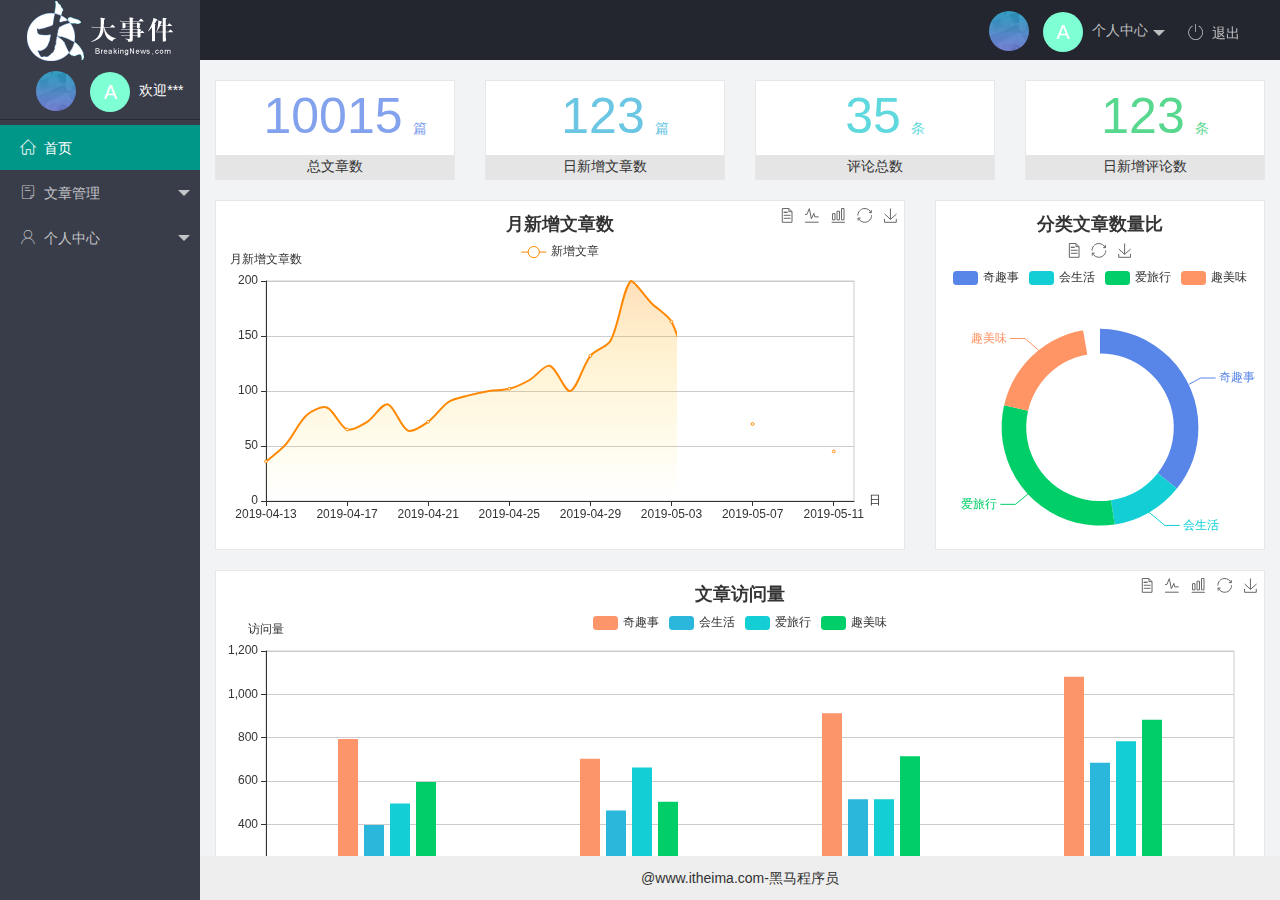
==== commit e281f81d: "完成了个人中心的开发" ====
--- a/index.html
+++ b/index.html
@@ -8,6 +8,7 @@
     <title>后台主页</title>
     <link rel="stylesheet" href="./assets/lib/layui/css/layui.css">
     <link rel="stylesheet" href="./assets/fonts/iconfont.css">
+    <link rel="stylesheet" href="./assets/lib/bootstrap.css">
     <link rel="stylesheet" href="./assets/css/index.css">
 
 </head>
@@ -38,9 +39,9 @@
                         <span class="avatar">A</span> 个人中心
                     </a>
                     <dl class="layui-nav-child">
-                        <dd><a href="">基本资料</a></dd>
-                        <dd><a href="">更换头像</a></dd>
-                        <dd><a href="">重置密码</a></dd>
+                        <dd><a href="/home/user/user_info.html" target="fm">基本资料</a></dd>
+                        <dd><a href="/home/user/user_pic.html" target="fm">更换头像</a></dd>
+                        <dd><a href="/home/user/user_pwd.html" target="fm">重置密码</a></dd>
                     </dl>
                 </li>
                 <li class="layui-nav-item" lay-header-event="menuRight" lay-unselect>
@@ -72,9 +73,9 @@
                     <li class="layui-nav-item">
                         <a href="javascript:;"><span class="iconfont icon-user"></span>个人中心</a>
                         <dl class="layui-nav-child">
-                            <dd><a href="javascript:;"><i class="layui-icon layui-icon-app"></i>基本资料</a></dd>
-                            <dd><a href="javascript:;"><i class="layui-icon layui-icon-app"></i>更换头像</a></dd>
-                            <dd><a href="javascript:;"><i class="layui-icon layui-icon-password"></i>重置密码</a></dd>
+                            <dd><a href="./home/user/user_info.html" target="fm"><i class="layui-icon layui-icon-app"></i>基本资料</a></dd>
+                            <dd><a href="./home/user/user_pic.html" target="fm"><i class="layui-icon layui-icon-app"></i>更换头像</a></dd>
+                            <dd><a href="./home/user/user_pwd.html" target="fm"><i class="layui-icon layui-icon-password"></i>重置密码</a></dd>
                         </dl>
                     </li>
                 </ul>
